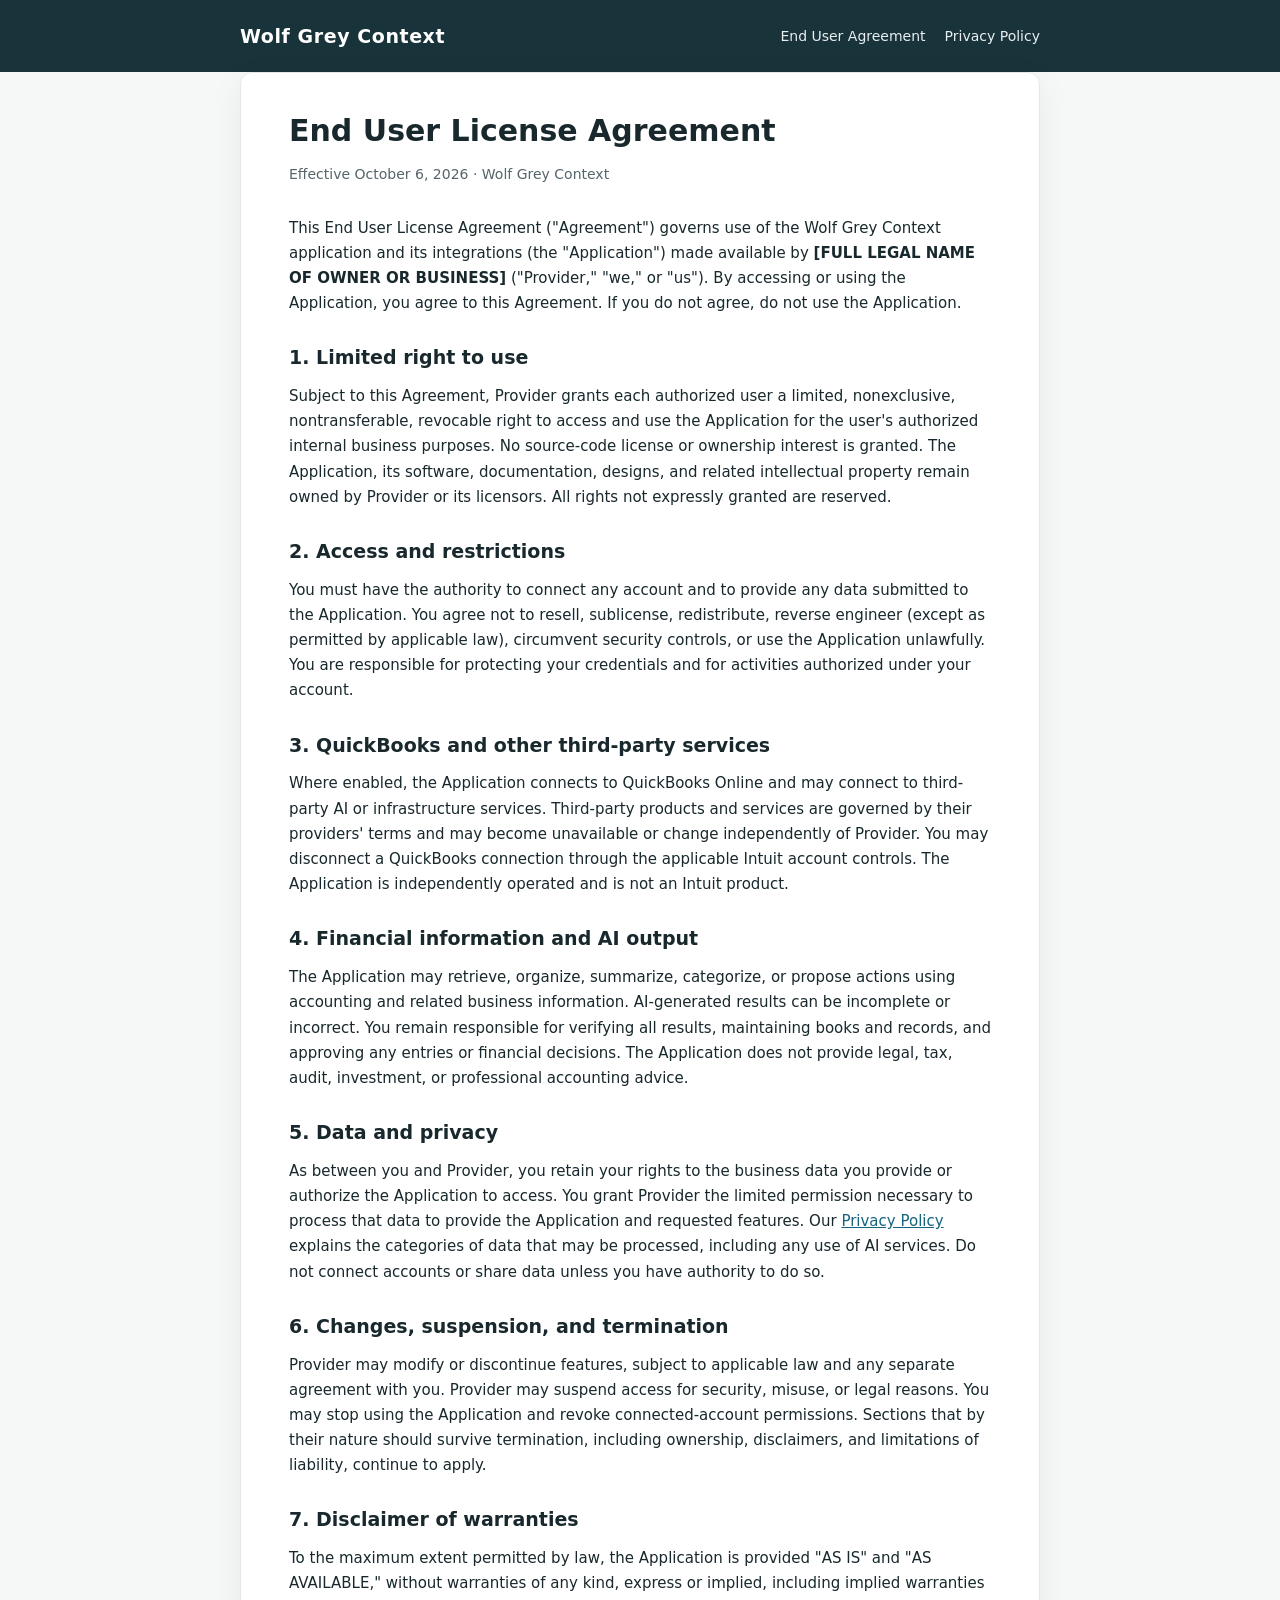
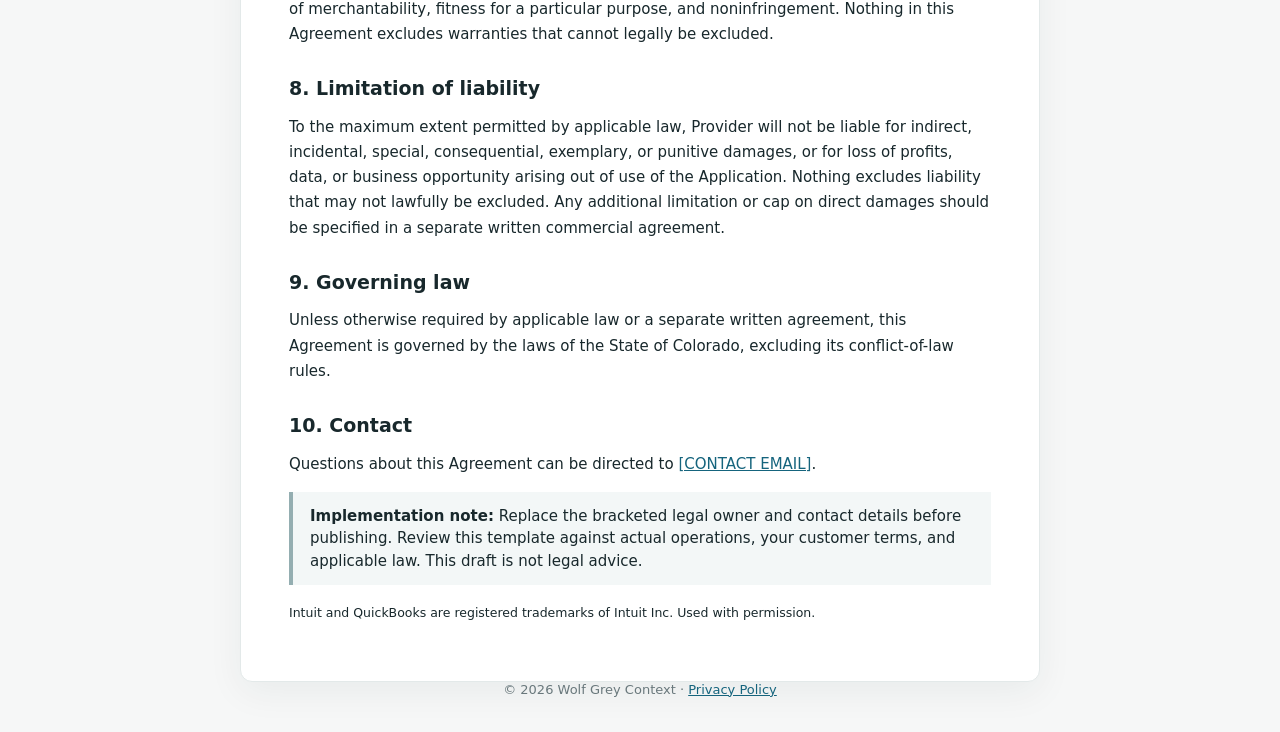
==== eula.html @ c07c2b54 "initial commit of wip legal docs in particular for quickbooks app" ====
<!doctype html>
<html lang="en"><head><meta charset="utf-8"><meta name="viewport" content="width=device-width, initial-scale=1"><title>End User License Agreement | Wolf Grey Context</title><link rel="stylesheet" href="style.css"></head>
<body><header><div class="wrap"><div class="brand">Wolf Grey Context</div><nav><a href="eula.html" aria-current="page">End User Agreement</a><a href="privacy.html">Privacy Policy</a></nav></div></header>
<main class="wrap">
<h1>End User License Agreement</h1><p class="meta">Effective October 6, 2026 · Wolf Grey Context</p>
<p>This End User License Agreement ("Agreement") governs use of the Wolf Grey Context application and its integrations (the "Application") made available by <strong>[FULL LEGAL NAME OF OWNER OR BUSINESS]</strong> ("Provider," "we," or "us"). By accessing or using the Application, you agree to this Agreement. If you do not agree, do not use the Application.</p>
<h2>1. Limited right to use</h2><p>Subject to this Agreement, Provider grants each authorized user a limited, nonexclusive, nontransferable, revocable right to access and use the Application for the user's authorized internal business purposes. No source-code license or ownership interest is granted. The Application, its software, documentation, designs, and related intellectual property remain owned by Provider or its licensors. All rights not expressly granted are reserved.</p>
<h2>2. Access and restrictions</h2><p>You must have the authority to connect any account and to provide any data submitted to the Application. You agree not to resell, sublicense, redistribute, reverse engineer (except as permitted by applicable law), circumvent security controls, or use the Application unlawfully. You are responsible for protecting your credentials and for activities authorized under your account.</p>
<h2>3. QuickBooks and other third-party services</h2><p>Where enabled, the Application connects to QuickBooks Online and may connect to third-party AI or infrastructure services. Third-party products and services are governed by their providers' terms and may become unavailable or change independently of Provider. You may disconnect a QuickBooks connection through the applicable Intuit account controls. The Application is independently operated and is not an Intuit product.</p>
<h2>4. Financial information and AI output</h2><p>The Application may retrieve, organize, summarize, categorize, or propose actions using accounting and related business information. AI-generated results can be incomplete or incorrect. You remain responsible for verifying all results, maintaining books and records, and approving any entries or financial decisions. The Application does not provide legal, tax, audit, investment, or professional accounting advice.</p>
<h2>5. Data and privacy</h2><p>As between you and Provider, you retain your rights to the business data you provide or authorize the Application to access. You grant Provider the limited permission necessary to process that data to provide the Application and requested features. Our <a href="privacy.html">Privacy Policy</a> explains the categories of data that may be processed, including any use of AI services. Do not connect accounts or share data unless you have authority to do so.</p>
<h2>6. Changes, suspension, and termination</h2><p>Provider may modify or discontinue features, subject to applicable law and any separate agreement with you. Provider may suspend access for security, misuse, or legal reasons. You may stop using the Application and revoke connected-account permissions. Sections that by their nature should survive termination, including ownership, disclaimers, and limitations of liability, continue to apply.</p>
<h2>7. Disclaimer of warranties</h2><p>To the maximum extent permitted by law, the Application is provided "AS IS" and "AS AVAILABLE," without warranties of any kind, express or implied, including implied warranties of merchantability, fitness for a particular purpose, and noninfringement. Nothing in this Agreement excludes warranties that cannot legally be excluded.</p>
<h2>8. Limitation of liability</h2><p>To the maximum extent permitted by applicable law, Provider will not be liable for indirect, incidental, special, consequential, exemplary, or punitive damages, or for loss of profits, data, or business opportunity arising out of use of the Application. Nothing excludes liability that may not lawfully be excluded. Any additional limitation or cap on direct damages should be specified in a separate written commercial agreement.</p>
<h2>9. Governing law</h2><p>Unless otherwise required by applicable law or a separate written agreement, this Agreement is governed by the laws of the State of Colorado, excluding its conflict-of-law rules.</p>
<h2>10. Contact</h2><p>Questions about this Agreement can be directed to <a href="mailto:REPLACE_WITH_CONTACT_EMAIL">[CONTACT EMAIL]</a>.</p>
<p class="note"><strong>Implementation note:</strong> Replace the bracketed legal owner and contact details before publishing. Review this template against actual operations, your customer terms, and applicable law. This draft is not legal advice.</p>
<p><small>Intuit and QuickBooks are registered trademarks of Intuit Inc. Used with permission.</small></p>
</main><footer>© 2026 Wolf Grey Context · <a href="privacy.html">Privacy Policy</a></footer></body></html>
---- style.css ----
:root{color-scheme:light;font-family:system-ui,-apple-system,Segoe UI,Roboto,Arial,sans-serif;color:#18282c;background:#f6f7f7}*{box-sizing:border-box}body{margin:0}header{background:#19333a;color:#fff;padding:25px 0}header .wrap{display:flex;justify-content:space-between;align-items:center;gap:20px;flex-wrap:wrap}.brand{font-size:19px;font-weight:700;letter-spacing:.03em}nav{display:flex;gap:19px}nav a{color:#e8eff1;text-decoration:none;font-size:14px}nav a:hover{text-decoration:underline}.wrap{width:min(800px,calc(100% - 44px));margin:auto}main{background:#fff;margin:36px auto 60px;padding:40px 48px;border:1px solid #e3e9e9;border-radius:12px;box-shadow:0 10px 36px rgba(18,51,58,.06)}h1{font-size:30px;line-height:1.2;margin:0 0 12px}h2{font-size:19px;margin-top:30px}p,li{line-height:1.68;font-size:15px}li+li{margin-top:6px}.meta{color:#56656a;margin-bottom:29px;font-size:14px}a{color:#15647d}.note{border-left:4px solid #94aeb1;background:#f3f7f7;padding:13px 17px;line-height:1.5}footer{text-align:center;color:#69787c;font-size:13px;padding:0 20px 35px}@media(max-width:600px){main{padding:25px 24px;margin-top:20px}h1{font-size:25px}}
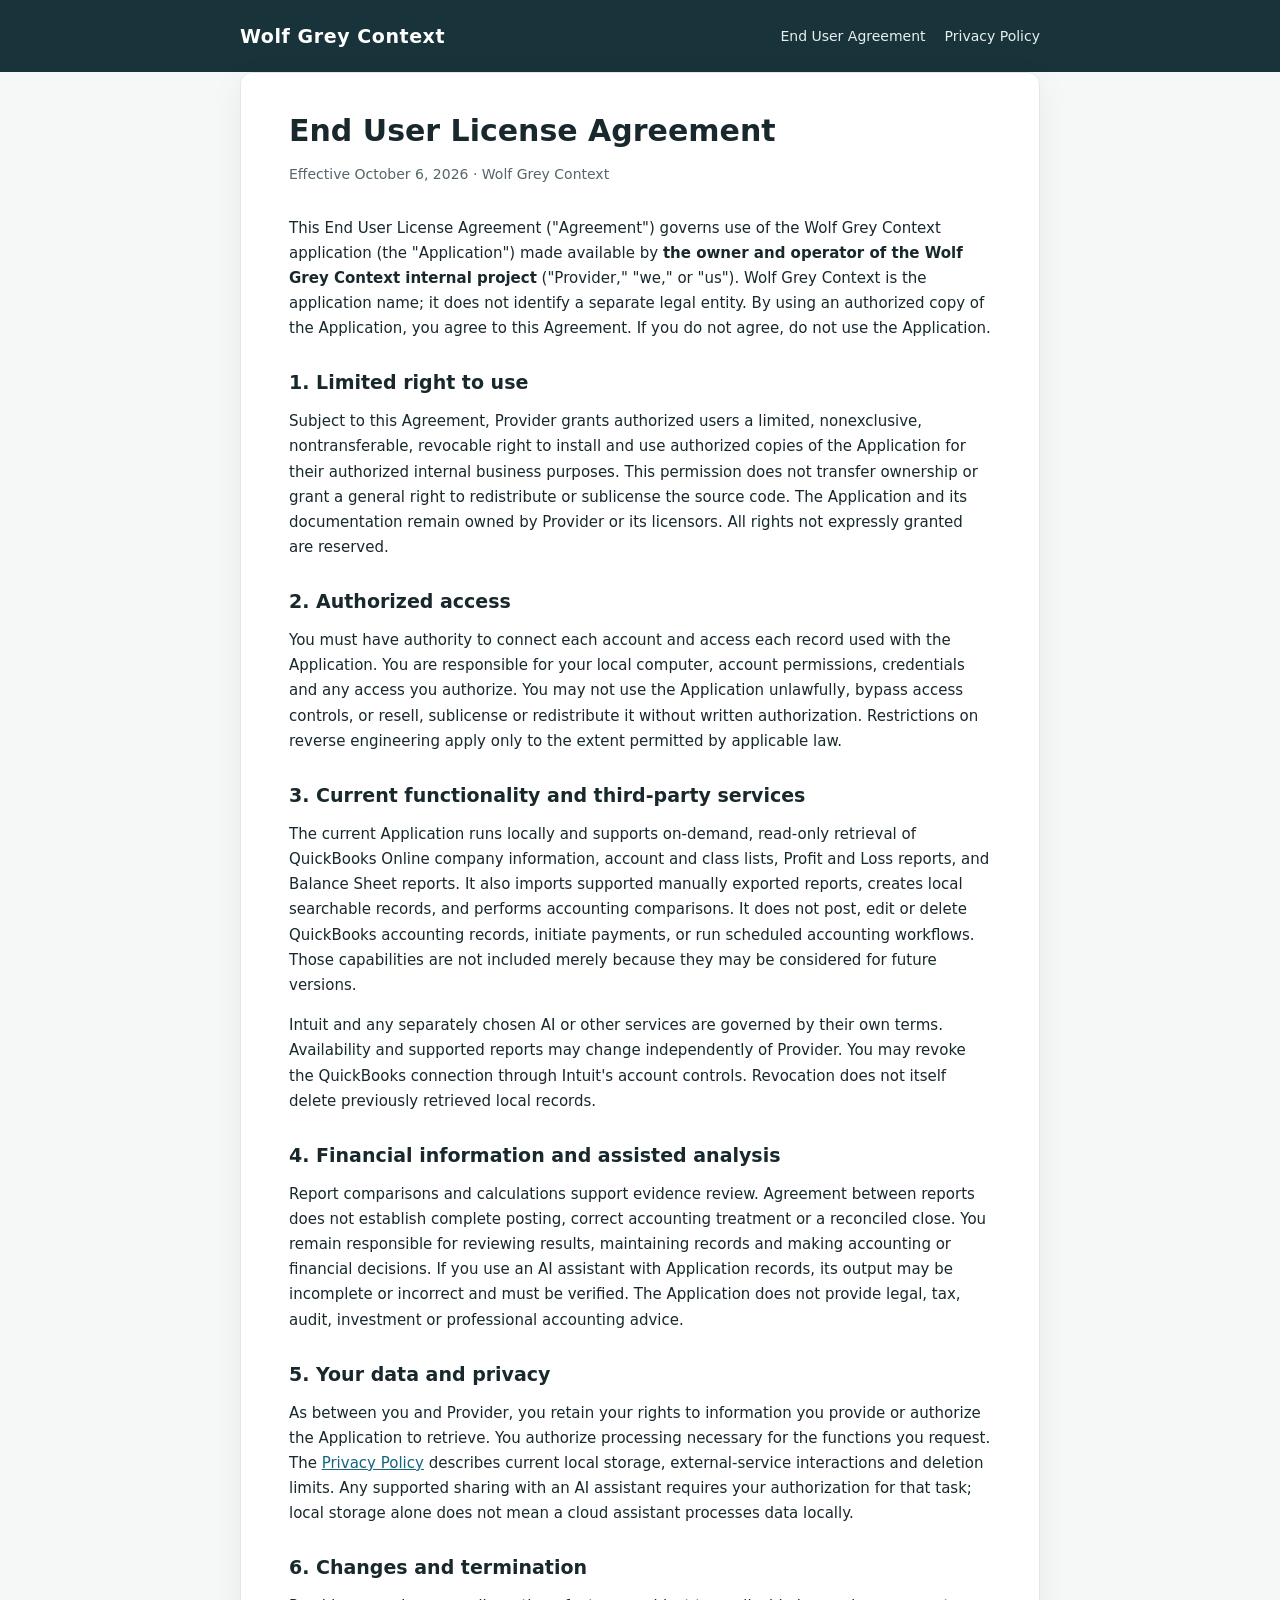
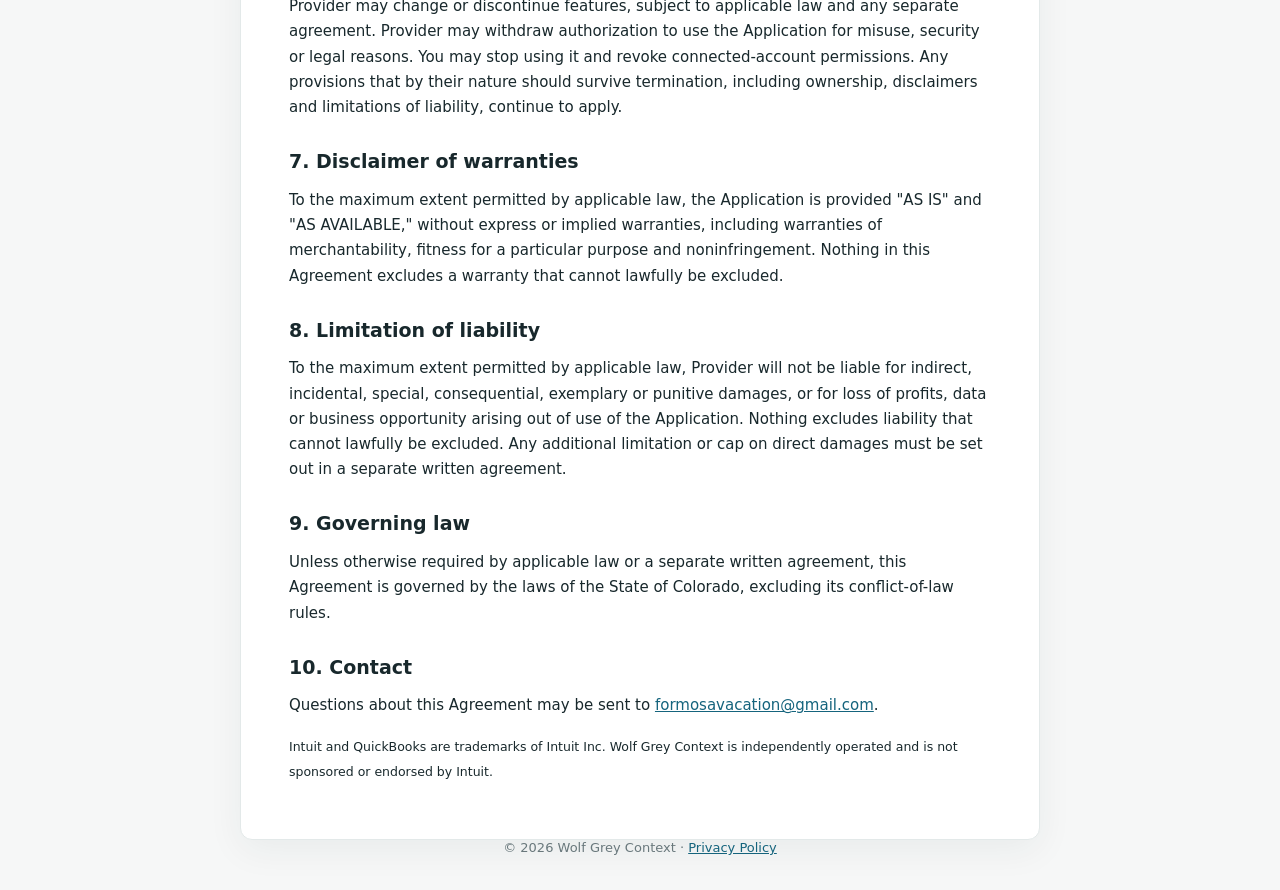
==== commit bdc7189e: "docs: align internal QuickBooks policies with local implementation" ====
--- a/eula.html
+++ b/eula.html
@@ -1,19 +1,51 @@
 <!doctype html>
-<html lang="en"><head><meta charset="utf-8"><meta name="viewport" content="width=device-width, initial-scale=1"><title>End User License Agreement | Wolf Grey Context</title><link rel="stylesheet" href="style.css"></head>
-<body><header><div class="wrap"><div class="brand">Wolf Grey Context</div><nav><a href="eula.html" aria-current="page">End User Agreement</a><a href="privacy.html">Privacy Policy</a></nav></div></header>
+<html lang="en">
+<head>
+  <meta charset="utf-8">
+  <meta name="viewport" content="width=device-width, initial-scale=1">
+  <title>End User License Agreement | Wolf Grey Context</title>
+  <link rel="stylesheet" href="style.css">
+</head>
+<body>
+<header><div class="wrap"><div class="brand">Wolf Grey Context</div>
+<nav><a href="eula.html" aria-current="page">End User Agreement</a><a href="privacy.html">Privacy Policy</a></nav></div></header>
 <main class="wrap">
-<h1>End User License Agreement</h1><p class="meta">Effective October 6, 2026 · Wolf Grey Context</p>
-<p>This End User License Agreement ("Agreement") governs use of the Wolf Grey Context application and its integrations (the "Application") made available by <strong>[FULL LEGAL NAME OF OWNER OR BUSINESS]</strong> ("Provider," "we," or "us"). By accessing or using the Application, you agree to this Agreement. If you do not agree, do not use the Application.</p>
-<h2>1. Limited right to use</h2><p>Subject to this Agreement, Provider grants each authorized user a limited, nonexclusive, nontransferable, revocable right to access and use the Application for the user's authorized internal business purposes. No source-code license or ownership interest is granted. The Application, its software, documentation, designs, and related intellectual property remain owned by Provider or its licensors. All rights not expressly granted are reserved.</p>
-<h2>2. Access and restrictions</h2><p>You must have the authority to connect any account and to provide any data submitted to the Application. You agree not to resell, sublicense, redistribute, reverse engineer (except as permitted by applicable law), circumvent security controls, or use the Application unlawfully. You are responsible for protecting your credentials and for activities authorized under your account.</p>
-<h2>3. QuickBooks and other third-party services</h2><p>Where enabled, the Application connects to QuickBooks Online and may connect to third-party AI or infrastructure services. Third-party products and services are governed by their providers' terms and may become unavailable or change independently of Provider. You may disconnect a QuickBooks connection through the applicable Intuit account controls. The Application is independently operated and is not an Intuit product.</p>
-<h2>4. Financial information and AI output</h2><p>The Application may retrieve, organize, summarize, categorize, or propose actions using accounting and related business information. AI-generated results can be incomplete or incorrect. You remain responsible for verifying all results, maintaining books and records, and approving any entries or financial decisions. The Application does not provide legal, tax, audit, investment, or professional accounting advice.</p>
-<h2>5. Data and privacy</h2><p>As between you and Provider, you retain your rights to the business data you provide or authorize the Application to access. You grant Provider the limited permission necessary to process that data to provide the Application and requested features. Our <a href="privacy.html">Privacy Policy</a> explains the categories of data that may be processed, including any use of AI services. Do not connect accounts or share data unless you have authority to do so.</p>
-<h2>6. Changes, suspension, and termination</h2><p>Provider may modify or discontinue features, subject to applicable law and any separate agreement with you. Provider may suspend access for security, misuse, or legal reasons. You may stop using the Application and revoke connected-account permissions. Sections that by their nature should survive termination, including ownership, disclaimers, and limitations of liability, continue to apply.</p>
-<h2>7. Disclaimer of warranties</h2><p>To the maximum extent permitted by law, the Application is provided "AS IS" and "AS AVAILABLE," without warranties of any kind, express or implied, including implied warranties of merchantability, fitness for a particular purpose, and noninfringement. Nothing in this Agreement excludes warranties that cannot legally be excluded.</p>
-<h2>8. Limitation of liability</h2><p>To the maximum extent permitted by applicable law, Provider will not be liable for indirect, incidental, special, consequential, exemplary, or punitive damages, or for loss of profits, data, or business opportunity arising out of use of the Application. Nothing excludes liability that may not lawfully be excluded. Any additional limitation or cap on direct damages should be specified in a separate written commercial agreement.</p>
-<h2>9. Governing law</h2><p>Unless otherwise required by applicable law or a separate written agreement, this Agreement is governed by the laws of the State of Colorado, excluding its conflict-of-law rules.</p>
-<h2>10. Contact</h2><p>Questions about this Agreement can be directed to <a href="mailto:REPLACE_WITH_CONTACT_EMAIL">[CONTACT EMAIL]</a>.</p>
-<p class="note"><strong>Implementation note:</strong> Replace the bracketed legal owner and contact details before publishing. Review this template against actual operations, your customer terms, and applicable law. This draft is not legal advice.</p>
-<p><small>Intuit and QuickBooks are registered trademarks of Intuit Inc. Used with permission.</small></p>
-</main><footer>© 2026 Wolf Grey Context · <a href="privacy.html">Privacy Policy</a></footer></body></html>
+<h1>End User License Agreement</h1>
+<p class="meta">Effective October 6, 2026 · Wolf Grey Context</p>
+<p>This End User License Agreement ("Agreement") governs use of the Wolf Grey Context application (the "Application") made available by <strong>the owner and operator of the Wolf Grey Context internal project</strong> ("Provider," "we," or "us"). Wolf Grey Context is the application name; it does not identify a separate legal entity. By using an authorized copy of the Application, you agree to this Agreement. If you do not agree, do not use the Application.</p>
+
+<h2>1. Limited right to use</h2>
+<p>Subject to this Agreement, Provider grants authorized users a limited, nonexclusive, nontransferable, revocable right to install and use authorized copies of the Application for their authorized internal business purposes. This permission does not transfer ownership or grant a general right to redistribute or sublicense the source code. The Application and its documentation remain owned by Provider or its licensors. All rights not expressly granted are reserved.</p>
+
+<h2>2. Authorized access</h2>
+<p>You must have authority to connect each account and access each record used with the Application. You are responsible for your local computer, account permissions, credentials and any access you authorize. You may not use the Application unlawfully, bypass access controls, or resell, sublicense or redistribute it without written authorization. Restrictions on reverse engineering apply only to the extent permitted by applicable law.</p>
+
+<h2>3. Current functionality and third-party services</h2>
+<p>The current Application runs locally and supports on-demand, read-only retrieval of QuickBooks Online company information, account and class lists, Profit and Loss reports, and Balance Sheet reports. It also imports supported manually exported reports, creates local searchable records, and performs accounting comparisons. It does not post, edit or delete QuickBooks accounting records, initiate payments, or run scheduled accounting workflows. Those capabilities are not included merely because they may be considered for future versions.</p>
+<p>Intuit and any separately chosen AI or other services are governed by their own terms. Availability and supported reports may change independently of Provider. You may revoke the QuickBooks connection through Intuit's account controls. Revocation does not itself delete previously retrieved local records.</p>
+
+<h2>4. Financial information and assisted analysis</h2>
+<p>Report comparisons and calculations support evidence review. Agreement between reports does not establish complete posting, correct accounting treatment or a reconciled close. You remain responsible for reviewing results, maintaining records and making accounting or financial decisions. If you use an AI assistant with Application records, its output may be incomplete or incorrect and must be verified. The Application does not provide legal, tax, audit, investment or professional accounting advice.</p>
+
+<h2>5. Your data and privacy</h2>
+<p>As between you and Provider, you retain your rights to information you provide or authorize the Application to retrieve. You authorize processing necessary for the functions you request. The <a href="privacy.html">Privacy Policy</a> describes current local storage, external-service interactions and deletion limits. Any supported sharing with an AI assistant requires your authorization for that task; local storage alone does not mean a cloud assistant processes data locally.</p>
+
+<h2>6. Changes and termination</h2>
+<p>Provider may change or discontinue features, subject to applicable law and any separate agreement. Provider may withdraw authorization to use the Application for misuse, security or legal reasons. You may stop using it and revoke connected-account permissions. Any provisions that by their nature should survive termination, including ownership, disclaimers and limitations of liability, continue to apply.</p>
+
+<h2>7. Disclaimer of warranties</h2>
+<p>To the maximum extent permitted by applicable law, the Application is provided "AS IS" and "AS AVAILABLE," without express or implied warranties, including warranties of merchantability, fitness for a particular purpose and noninfringement. Nothing in this Agreement excludes a warranty that cannot lawfully be excluded.</p>
+
+<h2>8. Limitation of liability</h2>
+<p>To the maximum extent permitted by applicable law, Provider will not be liable for indirect, incidental, special, consequential, exemplary or punitive damages, or for loss of profits, data or business opportunity arising out of use of the Application. Nothing excludes liability that cannot lawfully be excluded. Any additional limitation or cap on direct damages must be set out in a separate written agreement.</p>
+
+<h2>9. Governing law</h2>
+<p>Unless otherwise required by applicable law or a separate written agreement, this Agreement is governed by the laws of the State of Colorado, excluding its conflict-of-law rules.</p>
+
+<h2>10. Contact</h2>
+<p>Questions about this Agreement may be sent to <a href="mailto:formosavacation@gmail.com">formosavacation@gmail.com</a>.</p>
+<p><small>Intuit and QuickBooks are trademarks of Intuit Inc. Wolf Grey Context is independently operated and is not sponsored or endorsed by Intuit.</small></p>
+</main>
+<footer>© 2026 Wolf Grey Context · <a href="privacy.html">Privacy Policy</a></footer>
+</body>
+</html>
